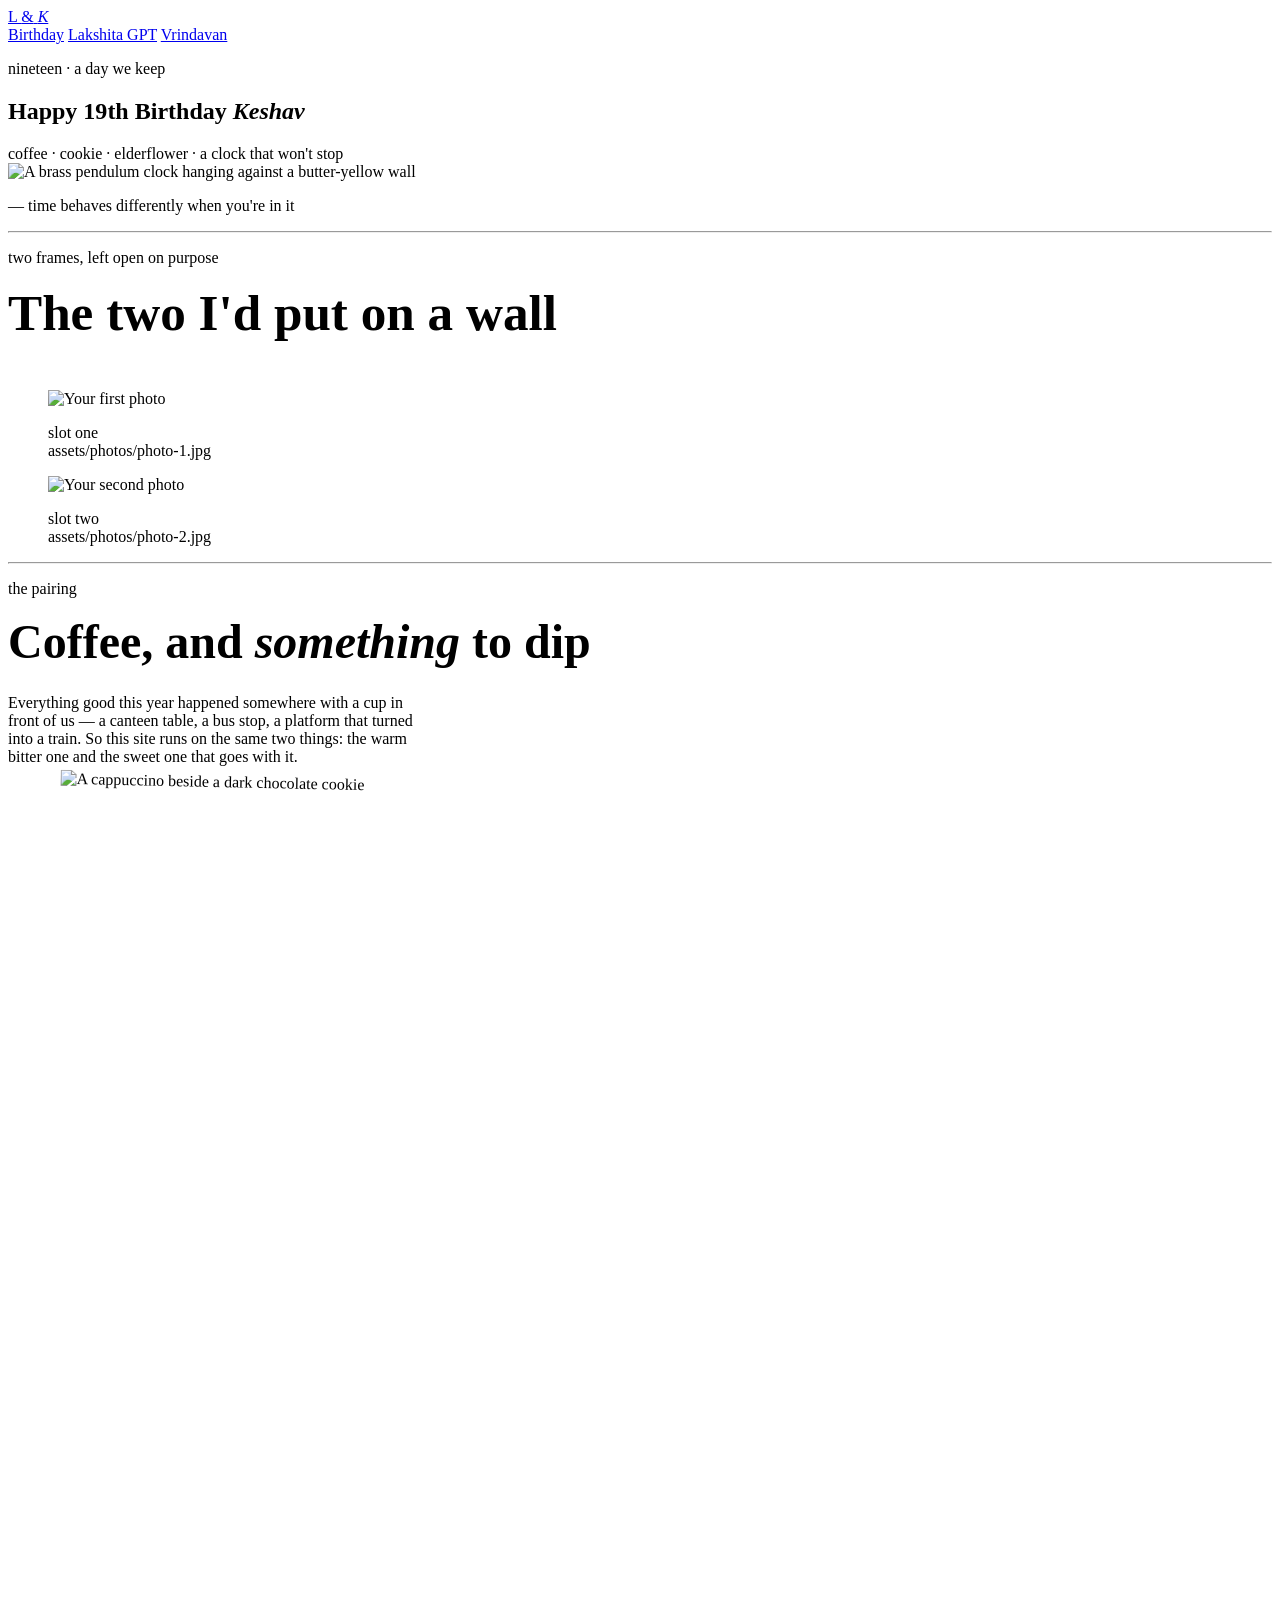
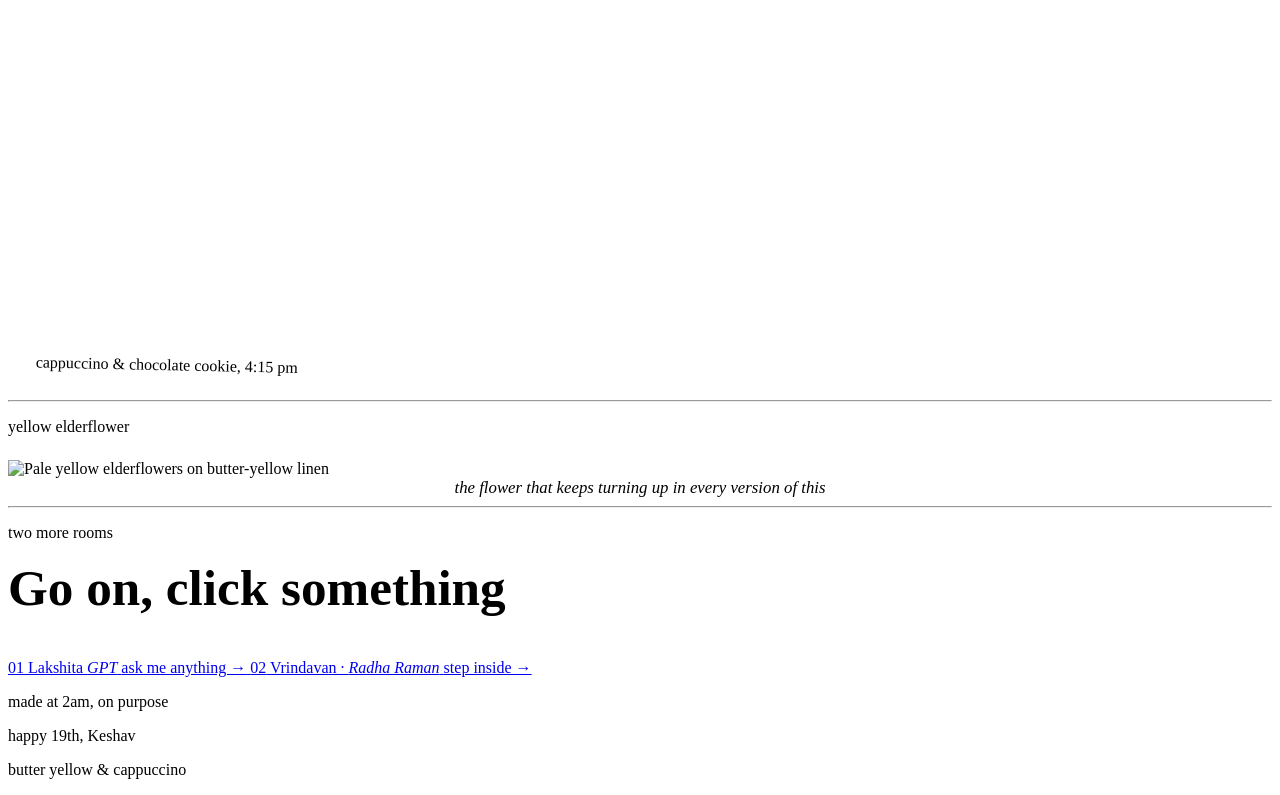
==== index.html @ f09af173 "Add files via upload" ====
<!doctype html>
<html lang="en">
<head>
<meta charset="utf-8">
<meta name="viewport" content="width=device-width, initial-scale=1">
<title>Happy 19th Birthday, Keshav</title>
<meta name="description" content="A small corner of the internet for Keshav's nineteenth — coffee, cookie, elderflower and a clock that swings.">
<link rel="preconnect" href="https://fonts.googleapis.com">
<link rel="preconnect" href="https://fonts.gstatic.com" crossorigin>
<link href="https://fonts.googleapis.com/css2?family=Fraunces:ital,opsz,wght@0,9..144,300..700;1,9..144,300..700&family=Instrument+Serif:ital@0;1&family=Manrope:wght@300;400;500;600;700&display=swap" rel="stylesheet">
<link rel="stylesheet" href="css/styles.css">
<link rel="icon" href="data:image/svg+xml,<svg xmlns='http://www.w3.org/2000/svg' viewBox='0 0 32 32'><circle cx='16' cy='16' r='15' fill='%23f3e2a3'/><circle cx='16' cy='16' r='6' fill='%233b2a20'/></svg>">
</head>
<body class="page-home">

<div class="disco-glow disco-glow--l"></div>
<div class="disco-glow disco-glow--r"></div>
<div class="disco disco--l"></div>
<div class="disco disco--r"></div>

<header class="masthead">
  <a class="wordmark" href="index.html">L <span>&</span> <em>K</em></a>
  <nav class="nav">
    <a href="index.html" aria-current="page">Birthday</a>
    <a href="gpt.html">Lakshita&nbsp;GPT</a>
    <a href="temple.html">Vrindavan</a>
  </nav>
</header>

<main class="wrap">

  <!-- ================= HERO ================= -->
  <section class="hero">
    <div class="two">
      <div>
        <p class="eyebrow eyebrow--rule reveal">nineteen · a day we keep</p>
        <h1 class="hero__title reveal" data-d="1">
          Happy 19<span class="ord">th</span> Birthday
          <em>Keshav</em>
        </h1>
        <p class="lede reveal" data-d="2" id="homeLede"></p>

        <div class="hero__meta reveal" data-d="3">
          <span class="note">coffee</span>
          <span class="note">·</span>
          <span class="note">cookie</span>
          <span class="note">·</span>
          <span class="note">elderflower</span>
          <span class="note">·</span>
          <span class="note">a clock that won't stop</span>
        </div>
      </div>

      <div class="clock reveal" data-d="2">
        <div class="clock__chain"></div>
        <div class="clock__body">
          <img src="assets/photos/clock.jpg" alt="A brass pendulum clock hanging against a butter-yellow wall">
        </div>
        <p class="clock__caption">
          <span class="clock__count" id="dayCount">—</span>
          <span id="clockCaption">time behaves differently when you're in it</span>
        </p>
      </div>
    </div>
  </section>

  <hr class="rule">

  <!-- ================= TWO PHOTO SLOTS ================= -->
  <section>
    <p class="eyebrow eyebrow--rule reveal">two frames, left open on purpose</p>
    <h2 class="reveal" data-d="1" style="font-size:clamp(1.9rem,4.5vw,3.2rem); margin:0 0 3rem;">
      The two I'd put on a wall
    </h2>

    <div class="frames">
      <figure class="frame reveal" data-d="1" data-slot="1">
        <div class="frame__slot">
          <img src="assets/photos/photo-1.jpg" alt="Your first photo" loading="lazy">
          <p class="frame__hint">slot one<br>assets/photos/photo-1.jpg</p>
        </div>
        <figcaption class="frame__cap" data-cap="1"></figcaption>
      </figure>

      <figure class="frame reveal" data-d="2" data-slot="2">
        <div class="frame__slot">
          <img src="assets/photos/photo-2.jpg" alt="Your second photo" loading="lazy">
          <p class="frame__hint">slot two<br>assets/photos/photo-2.jpg</p>
        </div>
        <figcaption class="frame__cap" data-cap="2"></figcaption>
      </figure>
    </div>
  </section>

  <hr class="rule">

  <!-- ================= COFFEE + COOKIE ================= -->
  <section>
    <div class="two">
      <div class="reveal">
        <p class="eyebrow eyebrow--rule">the pairing</p>
        <h2 style="font-size:clamp(1.9rem,4.5vw,3rem); margin:0 0 1.6rem;">
          Coffee, and <em class="serif-it">something</em> to dip
        </h2>
        <p style="max-width:26rem" id="coffeeNote"></p>
        <p style="max-width:26rem">
          Everything good this year happened somewhere with a cup in front of us — a canteen table,
          a bus stop, a platform that turned into a train. So this site runs on the same two things:
          the warm bitter one and the sweet one that goes with it.
        </p>
      </div>
      <figure class="frame reveal" data-d="1" style="transform:rotate(1.2deg)">
        <div class="frame__slot" style="aspect-ratio:1/1">
          <img src="assets/photos/coffee-cookie.jpg" alt="A cappuccino beside a dark chocolate cookie" loading="lazy">
        </div>
        <figcaption class="frame__cap">cappuccino &amp; chocolate cookie, 4:15 pm</figcaption>
      </figure>
    </div>
  </section>

  <hr class="rule">

  <!-- ================= ELDERFLOWER STRIP ================= -->
  <section style="padding-left:0;padding-right:0">
    <div style="padding:0 var(--gutter)">
      <p class="eyebrow eyebrow--rule reveal">yellow elderflower</p>
    </div>
    <div class="reveal" data-d="1" style="overflow:hidden; margin-top:1.5rem">
      <img src="assets/photos/elderflowers.jpg" alt="Pale yellow elderflowers on butter-yellow linen"
           style="width:100%; max-height:52vh; object-fit:cover; filter:saturate(.9)">
    </div>
    <p class="small reveal" data-d="2"
       style="padding:1.4rem var(--gutter) 0; max-width:34rem; margin:0 auto; text-align:center; font-family:var(--italic); font-style:italic; font-size:1.05rem; color:var(--mocha); letter-spacing:0; text-transform:none;">
      the flower that keeps turning up in every version of this
    </p>
  </section>

  <hr class="rule">

  <!-- ================= THE OTHER TWO ROOMS ================= -->
  <section>
    <p class="eyebrow eyebrow--rule reveal">two more rooms</p>
    <h2 class="reveal" data-d="1" style="font-size:clamp(1.9rem,4.5vw,3.2rem); margin:0 0 2.6rem;">
      Go on, click something
    </h2>

    <div class="chapters-index reveal" data-d="2">
      <a class="chapter-link" href="gpt.html">
        <span class="chapter-link__no">01</span>
        <span class="chapter-link__title">Lakshita <em>GPT</em></span>
        <span class="chapter-link__sub">ask me anything →</span>
      </a>
      <a class="chapter-link" href="temple.html">
        <span class="chapter-link__no">02</span>
        <span class="chapter-link__title">Vrindavan · <em>Radha Raman</em></span>
        <span class="chapter-link__sub">step inside →</span>
      </a>
    </div>
  </section>

</main>

<footer class="foot">
  <p>made at 2am, on purpose</p>
  <p class="serif-it">happy 19th, Keshav</p>
  <p>butter yellow &amp; cappuccino</p>
</footer>

<script src="js/config.js"></script>
<script src="js/main.js"></script>
</body>
</html>
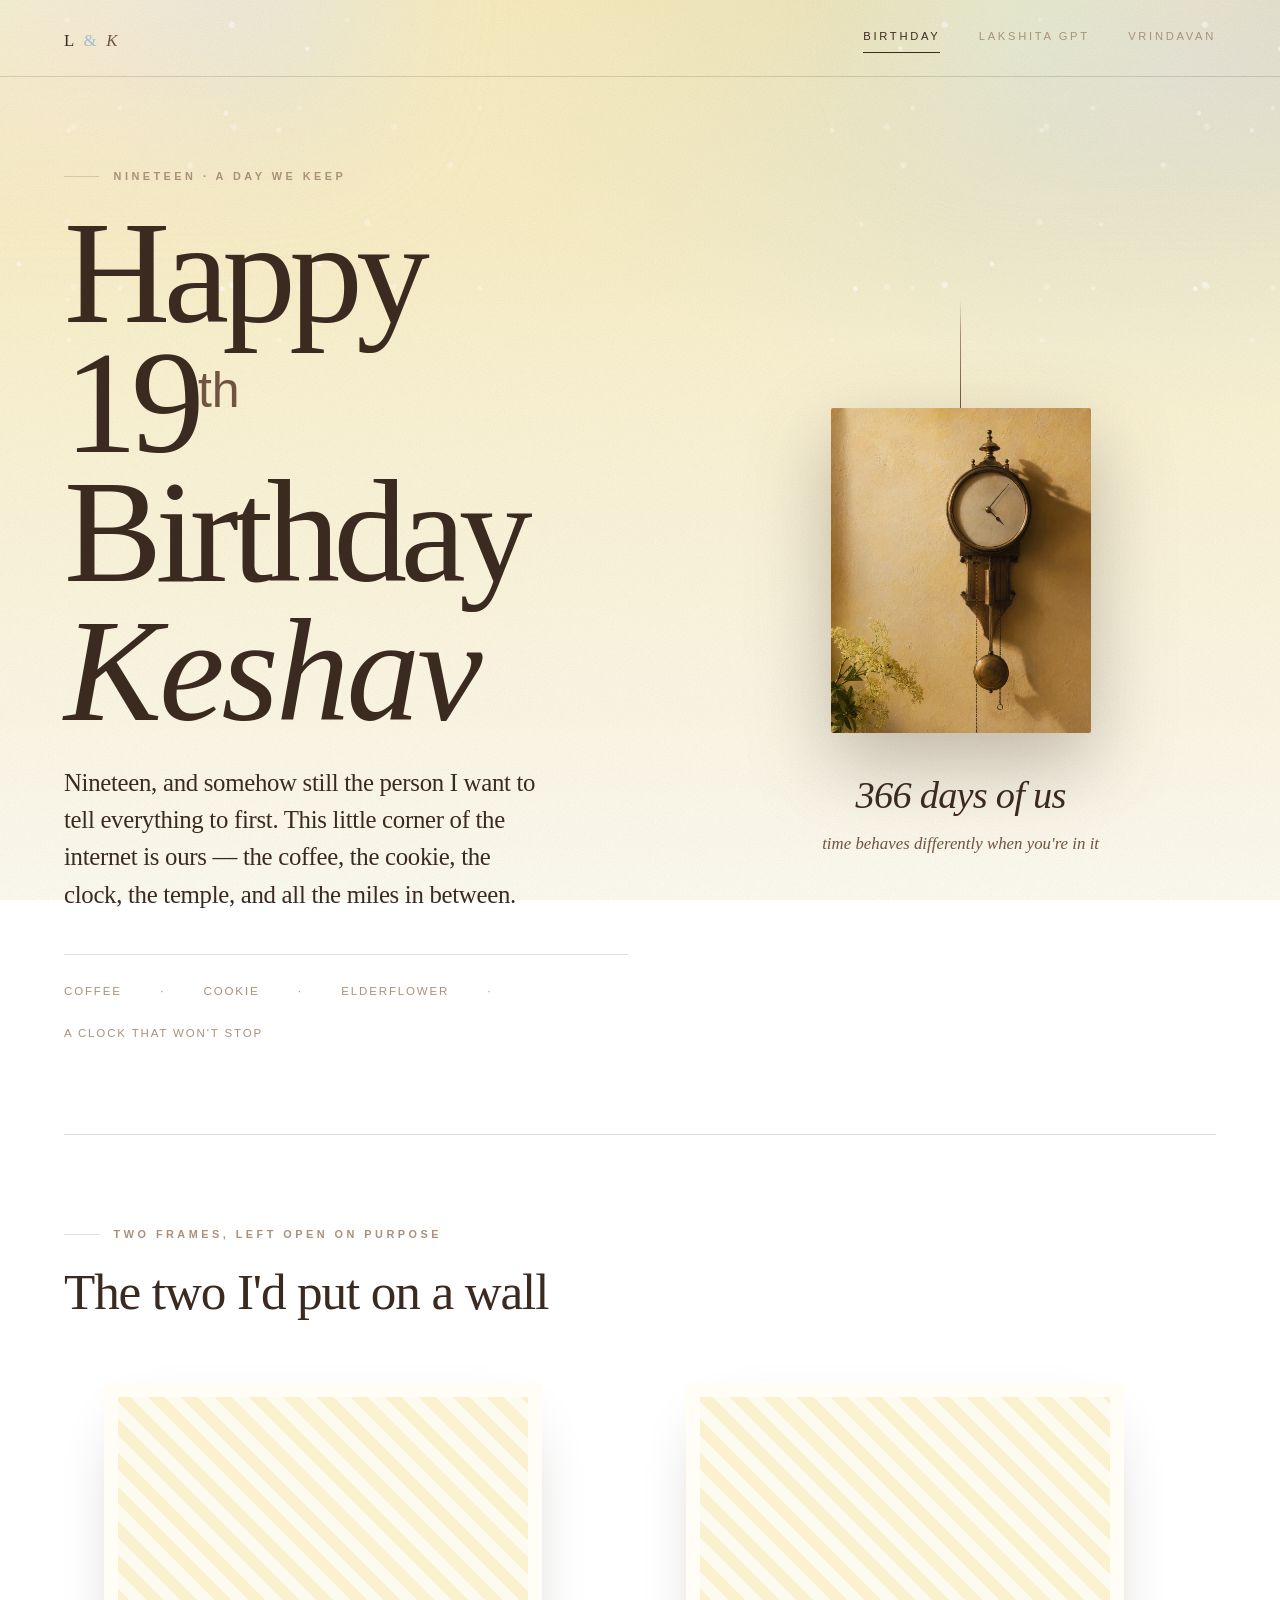
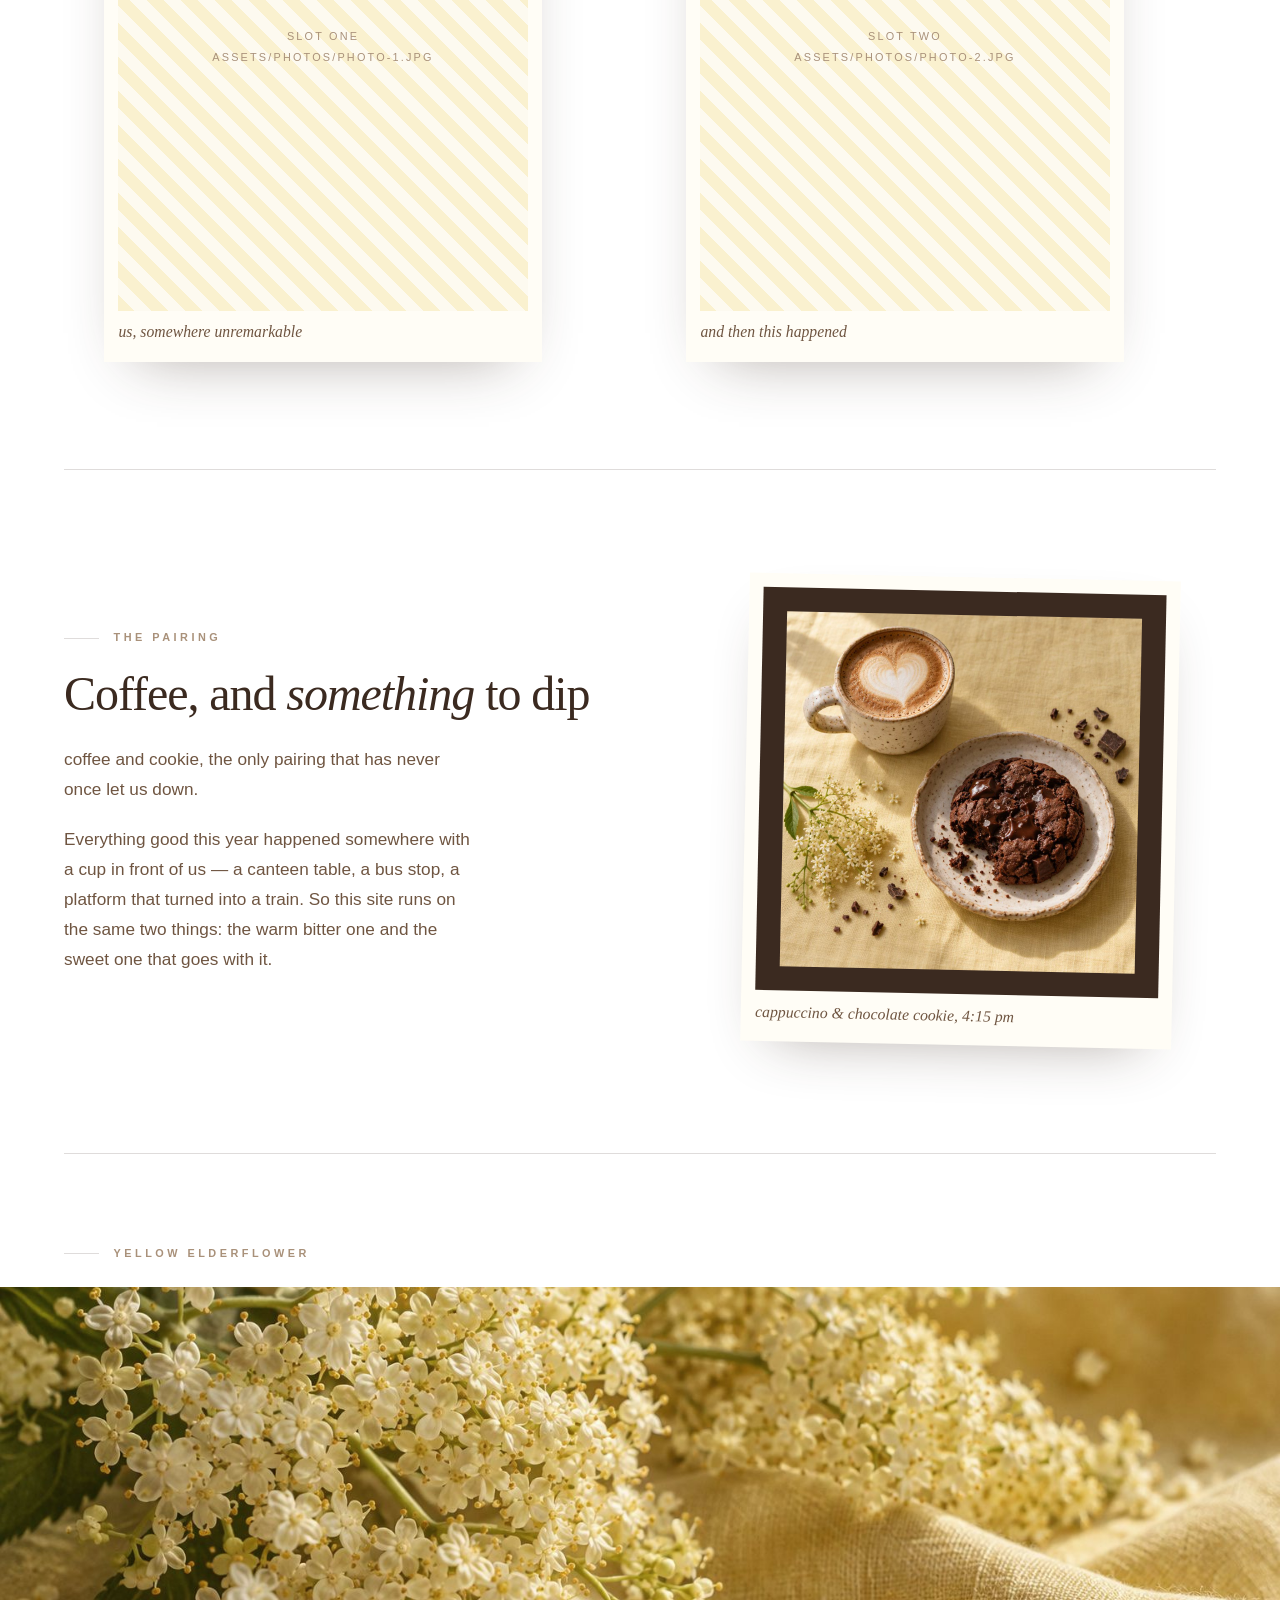
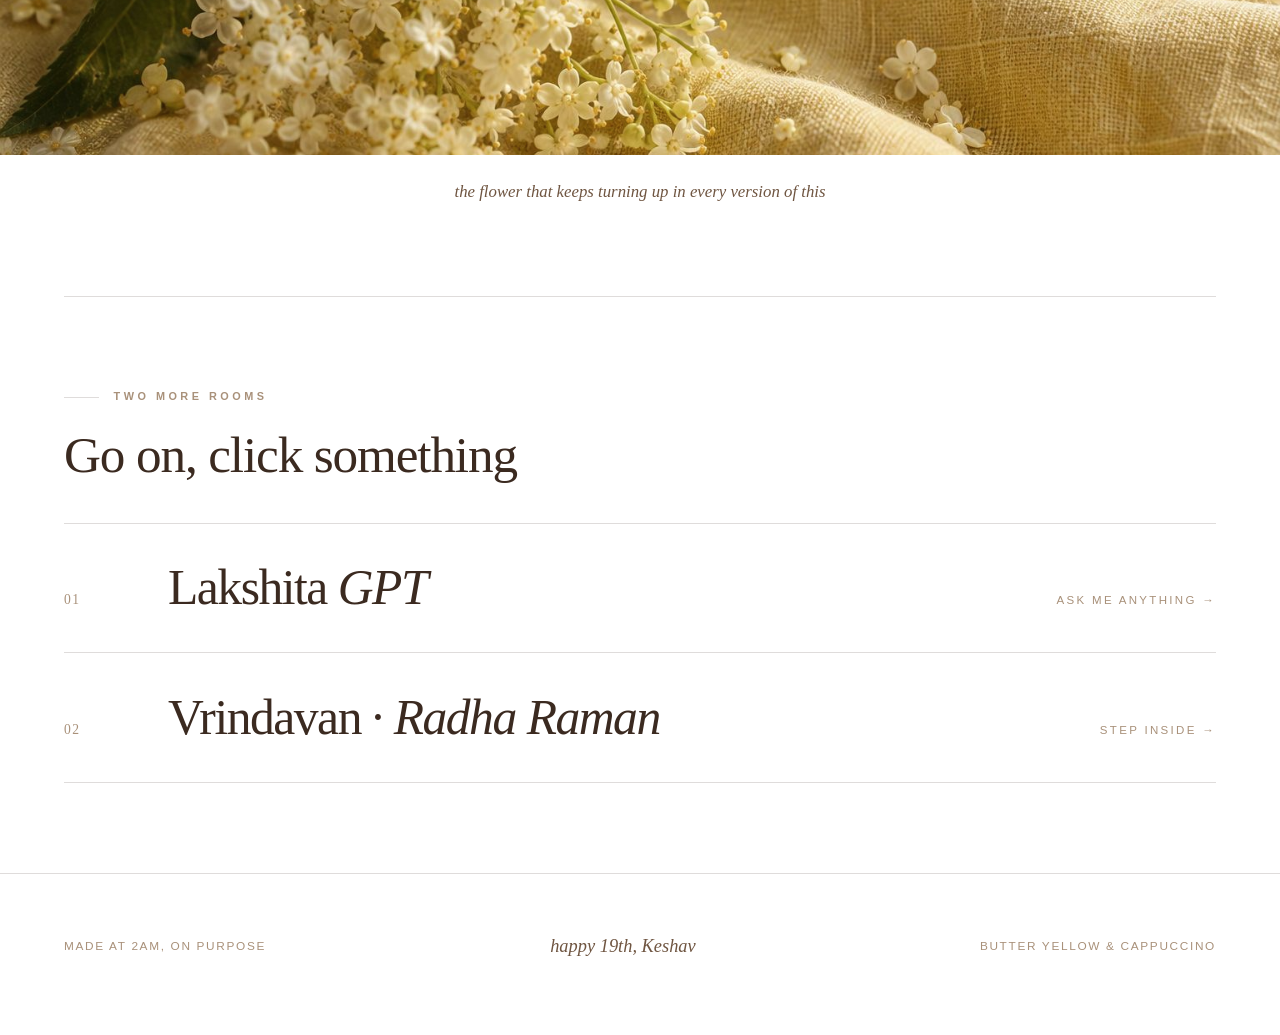
==== commit 1c831e14: "Update index.html" ====
--- a/index.html
+++ b/index.html
@@ -8,7 +8,7 @@
 <link rel="preconnect" href="https://fonts.googleapis.com">
 <link rel="preconnect" href="https://fonts.gstatic.com" crossorigin>
 <link href="https://fonts.googleapis.com/css2?family=Fraunces:ital,opsz,wght@0,9..144,300..700;1,9..144,300..700&family=Instrument+Serif:ital@0;1&family=Manrope:wght@300;400;500;600;700&display=swap" rel="stylesheet">
-<link rel="stylesheet" href="css/styles.css">
+<link rel="stylesheet" href="styles.css">
 <link rel="icon" href="data:image/svg+xml,<svg xmlns='http://www.w3.org/2000/svg' viewBox='0 0 32 32'><circle cx='16' cy='16' r='15' fill='%23f3e2a3'/><circle cx='16' cy='16' r='6' fill='%233b2a20'/></svg>">
 </head>
 <body class="page-home">
@@ -54,7 +54,7 @@
       <div class="clock reveal" data-d="2">
         <div class="clock__chain"></div>
         <div class="clock__body">
-          <img src="assets/photos/clock.jpg" alt="A brass pendulum clock hanging against a butter-yellow wall">
+          <img src="clock.jpg" alt="A brass pendulum clock hanging against a butter-yellow wall">
         </div>
         <p class="clock__caption">
           <span class="clock__count" id="dayCount">—</span>
@@ -111,7 +111,7 @@
       </div>
       <figure class="frame reveal" data-d="1" style="transform:rotate(1.2deg)">
         <div class="frame__slot" style="aspect-ratio:1/1">
-          <img src="assets/photos/coffee-cookie.jpg" alt="A cappuccino beside a dark chocolate cookie" loading="lazy">
+          <img src="coffee-cookie.jpg" alt="A cappuccino beside a dark chocolate cookie" loading="lazy">
         </div>
         <figcaption class="frame__cap">cappuccino &amp; chocolate cookie, 4:15 pm</figcaption>
       </figure>
@@ -126,7 +126,7 @@
       <p class="eyebrow eyebrow--rule reveal">yellow elderflower</p>
     </div>
     <div class="reveal" data-d="1" style="overflow:hidden; margin-top:1.5rem">
-      <img src="assets/photos/elderflowers.jpg" alt="Pale yellow elderflowers on butter-yellow linen"
+      <img src="elderflowers.jpg" alt="Pale yellow elderflowers on butter-yellow linen"
            style="width:100%; max-height:52vh; object-fit:cover; filter:saturate(.9)">
     </div>
     <p class="small reveal" data-d="2"
@@ -166,7 +166,7 @@
   <p>butter yellow &amp; cappuccino</p>
 </footer>
 
-<script src="js/config.js"></script>
-<script src="js/main.js"></script>
+<script src="config.js"></script>
+<script src="main.js"></script>
 </body>
 </html>
--- a/styles.css
+++ b/styles.css
@@ -0,0 +1,405 @@
+/* ==================================================================
+   KESHAV · 19   —   shared design system
+   butter yellow · cappuccino · chocolate · pale sky
+   editorial / Pinterest: serif display, thin rules, wide air
+   ================================================================== */
+
+:root{
+  --butter:      #f3e2a3;
+  --butter-deep: #e9d187;
+  --butter-pale: #faf1cf;
+  --cream:       #fdfaf0;
+  --paper:       #fffdf6;
+
+  --cocoa:       #3b2a20;   /* headline chocolate */
+  --mocha:       #6f5541;   /* body cappuccino    */
+  --latte:       #a9917a;   /* muted              */
+  --line:        rgba(59,42,32,.16);
+
+  --sky:         #cfe1ec;
+  --sky-deep:    #9fbdd0;
+  --elder:       #fff8e1;
+
+  --shadow-soft: 0 24px 60px -32px rgba(59,42,32,.45);
+  --shadow-hard: 0 40px 90px -40px rgba(59,42,32,.55);
+
+  --serif:  "Fraunces", "Playfair Display", Georgia, serif;
+  --italic: "Instrument Serif", Georgia, serif;
+  --sans:   "Manrope", "Helvetica Neue", Arial, sans-serif;
+
+  --gutter: clamp(1.25rem, 5vw, 6rem);
+  --measure: 34rem;
+}
+
+*,*::before,*::after{ box-sizing:border-box; }
+
+html{ -webkit-text-size-adjust:100%; scroll-behavior:smooth; }
+
+body{
+  margin:0;
+  min-height:100vh;
+  background:
+    radial-gradient(120% 80% at 12% 0%, var(--butter-pale) 0%, transparent 60%),
+    radial-gradient(100% 70% at 92% 8%, rgba(207,225,236,.55) 0%, transparent 55%),
+    linear-gradient(180deg, var(--butter) 0%, var(--butter-pale) 38%, var(--cream) 100%);
+  background-attachment: fixed;
+  color: var(--mocha);
+  font-family: var(--sans);
+  font-size: clamp(1rem, .35vw + .92rem, 1.075rem);
+  line-height: 1.75;
+  font-weight: 400;
+  letter-spacing: .002em;
+  -webkit-font-smoothing: antialiased;
+  overflow-x: hidden;
+}
+
+/* film grain, very light */
+body::after{
+  content:"";
+  position:fixed; inset:0; z-index:9; pointer-events:none;
+  opacity:.32; mix-blend-mode:multiply;
+  background-image:url("data:image/svg+xml;utf8,<svg xmlns='http://www.w3.org/2000/svg' width='140' height='140'><filter id='n'><feTurbulence type='fractalNoise' baseFrequency='.85' numOctaves='3'/><feColorMatrix type='saturate' values='0'/></filter><rect width='140' height='140' filter='url(%23n)' opacity='.42'/></svg>");
+}
+
+img{ max-width:100%; display:block; }
+a{ color:inherit; }
+
+h1,h2,h3,h4{
+  font-family: var(--serif);
+  font-weight: 400;
+  color: var(--cocoa);
+  letter-spacing: -.022em;
+  line-height: 1.02;
+  margin:0;
+  font-variation-settings:"SOFT" 0,"WONK" 1,"opsz" 120;
+}
+
+p{ margin:0 0 1.15em; }
+
+/* ---------- typographic helpers ---------- */
+.eyebrow{
+  font-family: var(--sans);
+  font-size:.68rem; font-weight:600;
+  letter-spacing:.32em; text-transform:uppercase;
+  color: var(--latte);
+  margin:0 0 1.4rem;
+}
+.eyebrow--rule::before{
+  content:""; display:inline-block; width:2.2rem; height:1px;
+  background:var(--line); vertical-align:middle; margin-right:.9rem;
+}
+.serif-it{ font-family:var(--italic); font-style:italic; font-weight:400; }
+.lede{
+  font-family:var(--serif);
+  font-size: clamp(1.15rem, 1.4vw + .7rem, 1.55rem);
+  line-height:1.5; color:var(--cocoa);
+  font-weight:300; letter-spacing:-.012em;
+  max-width: 30rem;
+}
+.small{ font-size:.8rem; letter-spacing:.04em; color:var(--latte); }
+.note{
+  font-size:.72rem; letter-spacing:.16em; text-transform:uppercase;
+  color:var(--latte);
+}
+
+/* ---------- disco light, top corners ---------- */
+.disco{
+  position:fixed; top:-14vh; z-index:1; pointer-events:none;
+  width:52vw; height:52vh; opacity:.75;
+  filter: blur(.5px);
+  mix-blend-mode:screen;
+}
+.disco--l{ left:-14vw; }
+.disco--r{ right:-14vw; }
+.disco::before,
+.disco::after{
+  content:""; position:absolute; inset:0;
+  background-image:
+    radial-gradient(circle at 18% 22%, rgba(255,255,255,.95) 0 1.5px, transparent 3px),
+    radial-gradient(circle at 42% 12%, rgba(255,244,214,.9)  0 2px,   transparent 4px),
+    radial-gradient(circle at 66% 30%, rgba(214,240,255,.85) 0 1.5px, transparent 3px),
+    radial-gradient(circle at 82% 16%, rgba(255,225,225,.8)  0 2px,   transparent 4px),
+    radial-gradient(circle at 28% 46%, rgba(226,255,236,.75) 0 1.5px, transparent 3px),
+    radial-gradient(circle at 58% 58%, rgba(255,255,255,.7)  0 2px,   transparent 4px),
+    radial-gradient(circle at 88% 52%, rgba(255,238,200,.7)  0 1.5px, transparent 3px);
+  background-size: 340px 340px, 420px 420px, 300px 300px, 500px 500px, 380px 380px, 260px 260px, 460px 460px;
+  animation: drift 26s linear infinite;
+}
+.disco::after{
+  opacity:.55;
+  background-size: 210px 210px, 260px 260px, 180px 180px, 300px 300px, 240px 240px, 160px 160px, 280px 280px;
+  animation-duration: 17s; animation-direction: reverse;
+}
+.disco--r::before, .disco--r::after{ animation-duration:22s; }
+@keyframes drift{
+  0%  { transform:translate3d(0,0,0) rotate(0deg); }
+  100%{ transform:translate3d(60px,40px,0) rotate(6deg); }
+}
+/* the prismatic wash behind the dots */
+.disco-glow{
+  position:fixed; top:-30vh; width:44vw; height:44vh; z-index:0;
+  pointer-events:none; filter:blur(70px); opacity:.5;
+  background:conic-gradient(from 0deg,
+    rgba(255,247,214,.9), rgba(207,225,236,.85), rgba(255,224,224,.7),
+    rgba(226,255,238,.75), rgba(255,247,214,.9));
+  animation: spin 40s linear infinite;
+}
+.disco-glow--l{ left:-16vw; }
+.disco-glow--r{ right:-16vw; animation-direction:reverse; }
+@keyframes spin{ to{ transform:rotate(360deg); } }
+
+@media (prefers-reduced-motion: reduce){
+  .disco::before,.disco::after,.disco-glow,.clock__body{ animation:none !important; }
+}
+
+/* ---------- masthead ---------- */
+.masthead{
+  position:relative; z-index:20;
+  display:flex; align-items:center; justify-content:space-between;
+  gap:2rem; flex-wrap:wrap;
+  padding: 1.6rem var(--gutter) 1.3rem;
+  border-bottom:1px solid var(--line);
+}
+.wordmark{
+  font-family:var(--serif); font-size:1.05rem; letter-spacing:-.01em;
+  color:var(--cocoa); text-decoration:none; white-space:nowrap;
+}
+.wordmark em{ font-family:var(--italic); font-style:italic; color:var(--mocha); }
+.wordmark span{ color:var(--sky-deep); margin:0 .35em; }
+
+.nav{ display:flex; gap:clamp(1rem,3vw,2.4rem); align-items:baseline; }
+.nav a{
+  font-size:.7rem; letter-spacing:.24em; text-transform:uppercase;
+  text-decoration:none; color:var(--latte);
+  padding-bottom:.35rem;
+  border-bottom:1px solid transparent;
+  transition: color .3s, border-color .3s;
+}
+.nav a:hover{ color:var(--cocoa); }
+.nav a[aria-current="page"]{ color:var(--cocoa); border-bottom-color:var(--cocoa); }
+
+/* ---------- layout ---------- */
+.wrap{ position:relative; z-index:10; }
+section{ padding: clamp(4rem,10vh,9rem) var(--gutter); }
+.rule{ height:1px; background:var(--line); border:0; margin:0 var(--gutter); }
+.two{ display:grid; gap:clamp(2rem,6vw,5rem); grid-template-columns:1fr; }
+@media (min-width: 900px){ .two{ grid-template-columns: 1.05fr .95fr; align-items:center; } }
+
+/* ---------- hero ---------- */
+.hero{ position:relative; }
+.hero__title{
+  font-size: clamp(3rem, 11.5vw, 10.5rem);
+  line-height:.88;
+  letter-spacing:-.045em;
+  margin:0 0 1.8rem;
+}
+.hero__title .ord{
+  font-size:.34em; vertical-align:.9em; letter-spacing:0;
+  font-family:var(--sans); font-weight:500; color:var(--mocha);
+}
+.hero__title em{
+  display:block; font-family:var(--italic); font-style:italic;
+  color:var(--cocoa); letter-spacing:-.02em;
+  margin-top:.06em;
+}
+.hero__meta{
+  display:flex; flex-wrap:wrap; gap:1.4rem 2.4rem; align-items:center;
+  margin-top:2.6rem; padding-top:1.6rem; border-top:1px solid var(--line);
+}
+
+/* ---------- hanging clock ---------- */
+.clock{
+  position:relative; display:flex; flex-direction:column; align-items:center;
+  margin-top:-2rem;
+}
+.clock__chain{
+  width:1px; height:clamp(3rem,12vh,7rem);
+  background:linear-gradient(180deg, transparent, var(--latte) 30%, var(--mocha));
+  transform-origin:top center;
+  animation: swing 6.5s ease-in-out infinite;
+}
+.clock__body{
+  transform-origin: top center;
+  animation: swing 6.5s ease-in-out infinite;
+  width:clamp(150px, 22vw, 260px);
+  filter: drop-shadow(0 30px 40px rgba(59,42,32,.3));
+}
+.clock__body img{ width:100%; border-radius:2px; }
+@keyframes swing{
+  0%,100%{ transform:rotate(-2.6deg); }
+  50%    { transform:rotate(2.6deg); }
+}
+.clock__caption{
+  margin-top:1.8rem; text-align:center;
+  font-family:var(--italic); font-style:italic; font-size:1.05rem; color:var(--mocha);
+}
+.clock__count{
+  font-family:var(--serif); font-size:clamp(1.6rem,3vw,2.4rem); color:var(--cocoa);
+  display:block; letter-spacing:-.02em;
+}
+
+/* ---------- photo frames ---------- */
+.frames{
+  display:grid; gap:clamp(2rem,5vw,4rem);
+  grid-template-columns:repeat(auto-fit,minmax(min(100%,260px),1fr));
+  max-width:1100px;
+}
+.frame{
+  position:relative; background:var(--paper);
+  padding:.85rem .85rem 3.2rem;
+  box-shadow:var(--shadow-soft);
+  transition: transform .6s cubic-bezier(.2,.8,.2,1), box-shadow .6s;
+}
+.frame:nth-child(odd){ transform:rotate(-1.4deg); }
+.frame:nth-child(even){ transform:rotate(1.1deg) translateY(1.4rem); }
+.frame:hover{ transform:rotate(0) translateY(-6px); box-shadow:var(--shadow-hard); }
+.frame__slot{
+  aspect-ratio:4/5; overflow:hidden; background:
+    repeating-linear-gradient(45deg, var(--butter-pale) 0 12px, var(--cream) 12px 24px);
+  display:grid; place-items:center; text-align:center; padding:1.5rem;
+}
+.frame__slot img{ width:100%; height:100%; object-fit:cover; }
+.frame__hint{
+  font-size:.68rem; letter-spacing:.2em; text-transform:uppercase; color:var(--latte);
+  max-width:14rem; line-height:2;
+}
+.frame__cap{
+  position:absolute; left:.9rem; right:.9rem; bottom:1rem;
+  font-family:var(--italic); font-style:italic; font-size:.98rem; color:var(--mocha);
+}
+.frame.is-live .frame__slot{ background:var(--cocoa); }
+.frame.is-live .frame__hint{ display:none; }
+
+/* ---------- link cards (editorial, not boxes) ---------- */
+.chapters-index{ border-top:1px solid var(--line); }
+.chapter-link{
+  display:grid; grid-template-columns:1fr; gap:.4rem 2rem;
+  padding:2.4rem 0; border-bottom:1px solid var(--line);
+  text-decoration:none; position:relative;
+  transition: padding-left .5s cubic-bezier(.2,.8,.2,1);
+}
+@media (min-width:760px){
+  .chapter-link{ grid-template-columns: 4.5rem 1fr auto; align-items:baseline; }
+}
+.chapter-link:hover{ padding-left:1rem; }
+.chapter-link__no{
+  font-family:var(--serif); font-size:.85rem; color:var(--latte); letter-spacing:.1em;
+}
+.chapter-link__title{
+  font-family:var(--serif); font-size:clamp(1.7rem,4.4vw,3.1rem);
+  color:var(--cocoa); letter-spacing:-.03em; line-height:1.05;
+}
+.chapter-link__title em{ font-family:var(--italic); font-style:italic; }
+.chapter-link__sub{
+  font-size:.72rem; letter-spacing:.2em; text-transform:uppercase; color:var(--latte);
+  white-space:nowrap;
+}
+.chapter-link::after{
+  content:"→"; position:absolute; right:0; bottom:2.4rem;
+  font-size:1.2rem; color:var(--mocha); opacity:0; transform:translateX(-8px);
+  transition:.45s cubic-bezier(.2,.8,.2,1);
+}
+@media (min-width:760px){ .chapter-link::after{ display:none; } }
+.chapter-link:hover::after{ opacity:1; transform:none; }
+
+/* ---------- buttons: text, not pills ---------- */
+.btn{
+  display:inline-flex; align-items:center; gap:.7rem;
+  background:none; border:0; padding:.5rem 0; cursor:pointer;
+  font-family:var(--sans); font-size:.72rem; font-weight:600;
+  letter-spacing:.26em; text-transform:uppercase; color:var(--cocoa);
+  border-bottom:1px solid var(--cocoa);
+  transition: gap .4s, color .3s, border-color .3s;
+}
+.btn:hover{ gap:1.2rem; color:var(--mocha); border-color:var(--mocha); }
+.btn--ghost{ border-bottom-color:var(--line); color:var(--mocha); }
+
+/* ---------- reveal ---------- */
+.reveal{ opacity:0; transform:translateY(26px); transition:opacity 1.1s cubic-bezier(.2,.8,.2,1), transform 1.1s cubic-bezier(.2,.8,.2,1); }
+.reveal.in{ opacity:1; transform:none; }
+.reveal[data-d="1"]{ transition-delay:.12s } .reveal[data-d="2"]{ transition-delay:.24s }
+.reveal[data-d="3"]{ transition-delay:.36s } .reveal[data-d="4"]{ transition-delay:.48s }
+
+/* ---------- scattered fun gallery ---------- */
+.scatter{
+  display:flex; flex-wrap:wrap; gap:clamp(1.5rem,4vw,3.5rem);
+  justify-content:center; align-items:flex-start;
+}
+.scatter figure{
+  margin:0; width:clamp(200px,26vw,320px); background:var(--paper);
+  padding:.7rem .7rem 1.1rem; box-shadow:var(--shadow-soft);
+  transition:transform .7s cubic-bezier(.2,.8,.2,1), z-index 0s;
+}
+.scatter figure:nth-child(1){ transform:rotate(-3deg) }
+.scatter figure:nth-child(2){ transform:rotate(2.2deg) translateY(2.4rem) }
+.scatter figure:nth-child(3){ transform:rotate(-1.4deg) translateY(-1rem) }
+.scatter figure:nth-child(4){ transform:rotate(3.4deg) translateY(1.6rem) }
+.scatter figure:hover{ transform:rotate(0) scale(1.035); position:relative; z-index:5; }
+.scatter img{ aspect-ratio:4/5; object-fit:cover; width:100%; }
+.scatter figcaption{ margin-top:.7rem; }
+.scatter .t{ font-family:var(--serif); font-size:1rem; color:var(--cocoa); display:block; }
+.scatter .n{ font-size:.76rem; color:var(--latte); line-height:1.5; display:block; margin-top:.2rem; }
+
+/* ---------- footer ---------- */
+.foot{
+  padding:3.5rem var(--gutter) 4.5rem; border-top:1px solid var(--line);
+  display:flex; flex-wrap:wrap; gap:1.5rem 3rem; justify-content:space-between; align-items:center;
+  position:relative; z-index:10;
+}
+.foot p{ margin:0; font-size:.74rem; letter-spacing:.14em; text-transform:uppercase; color:var(--latte); }
+.foot .serif-it{ font-size:1.15rem; text-transform:none; letter-spacing:0; color:var(--mocha); }
+
+/* ---------- full-bleed scene overlay ---------- */
+.scene{
+  position:fixed; inset:0; z-index:200; display:grid; place-items:center;
+  background:rgba(28,19,14,.94);
+  opacity:0; visibility:hidden; transition:opacity .7s, visibility .7s;
+}
+.scene.is-open{ opacity:1; visibility:visible; }
+.scene__bg{
+  position:absolute; inset:0; background-size:cover; background-position:center;
+  transform:scale(1.06); transition:transform 2.4s cubic-bezier(.2,.8,.2,1);
+  filter:saturate(.92) contrast(1.02);
+}
+.scene.is-open .scene__bg{ transform:scale(1); }
+.scene__scrim{
+  position:absolute; inset:0;
+  background:linear-gradient(105deg, rgba(20,13,9,.86) 0%, rgba(20,13,9,.55) 45%, rgba(20,13,9,.15) 100%);
+}
+.scene__inner{
+  position:relative; z-index:2; width:min(100%, 46rem);
+  padding:clamp(2rem,6vw,4rem); max-height:100vh; overflow:auto;
+  color:#f4ead9;
+}
+.scene__date{
+  font-size:.7rem; letter-spacing:.34em; text-transform:uppercase; color:var(--butter);
+  margin:0 0 1rem;
+}
+.scene__title{
+  font-family:var(--serif); font-size:clamp(2.4rem,7vw,5rem); color:#fff8e6;
+  letter-spacing:-.035em; line-height:.95; margin:0 0 .4rem;
+}
+.scene__place{
+  font-family:var(--italic); font-style:italic; font-size:1.2rem; color:rgba(255,248,230,.7);
+  margin:0 0 2.4rem;
+}
+.scene__text p{
+  font-size:clamp(1rem,1.1vw + .75rem,1.18rem); line-height:1.85;
+  color:rgba(250,242,228,.9); margin:0 0 1.4em;
+  border-left:1px solid rgba(243,226,163,.35); padding-left:1.4rem;
+}
+.scene__close{
+  position:absolute; top:clamp(1rem,4vw,2.5rem); right:clamp(1rem,4vw,2.5rem); z-index:3;
+  width:3rem; height:3rem; border-radius:50%; cursor:pointer;
+  border:1px solid rgba(255,248,230,.35); background:transparent; color:#fff8e6;
+  font-size:1.1rem; line-height:1; transition:.35s;
+}
+.scene__close:hover{ background:#fff8e6; color:var(--cocoa); transform:rotate(90deg); }
+.scene__film{
+  position:absolute; left:clamp(1rem,4vw,2.5rem); bottom:clamp(1rem,4vw,2.5rem); z-index:3;
+  font-size:.62rem; letter-spacing:.3em; text-transform:uppercase; color:rgba(255,248,230,.5);
+}
+
+/* scrollbars in scenes */
+.scene__inner::-webkit-scrollbar{ width:6px }
+.scene__inner::-webkit-scrollbar-thumb{ background:rgba(243,226,163,.4); border-radius:0 }
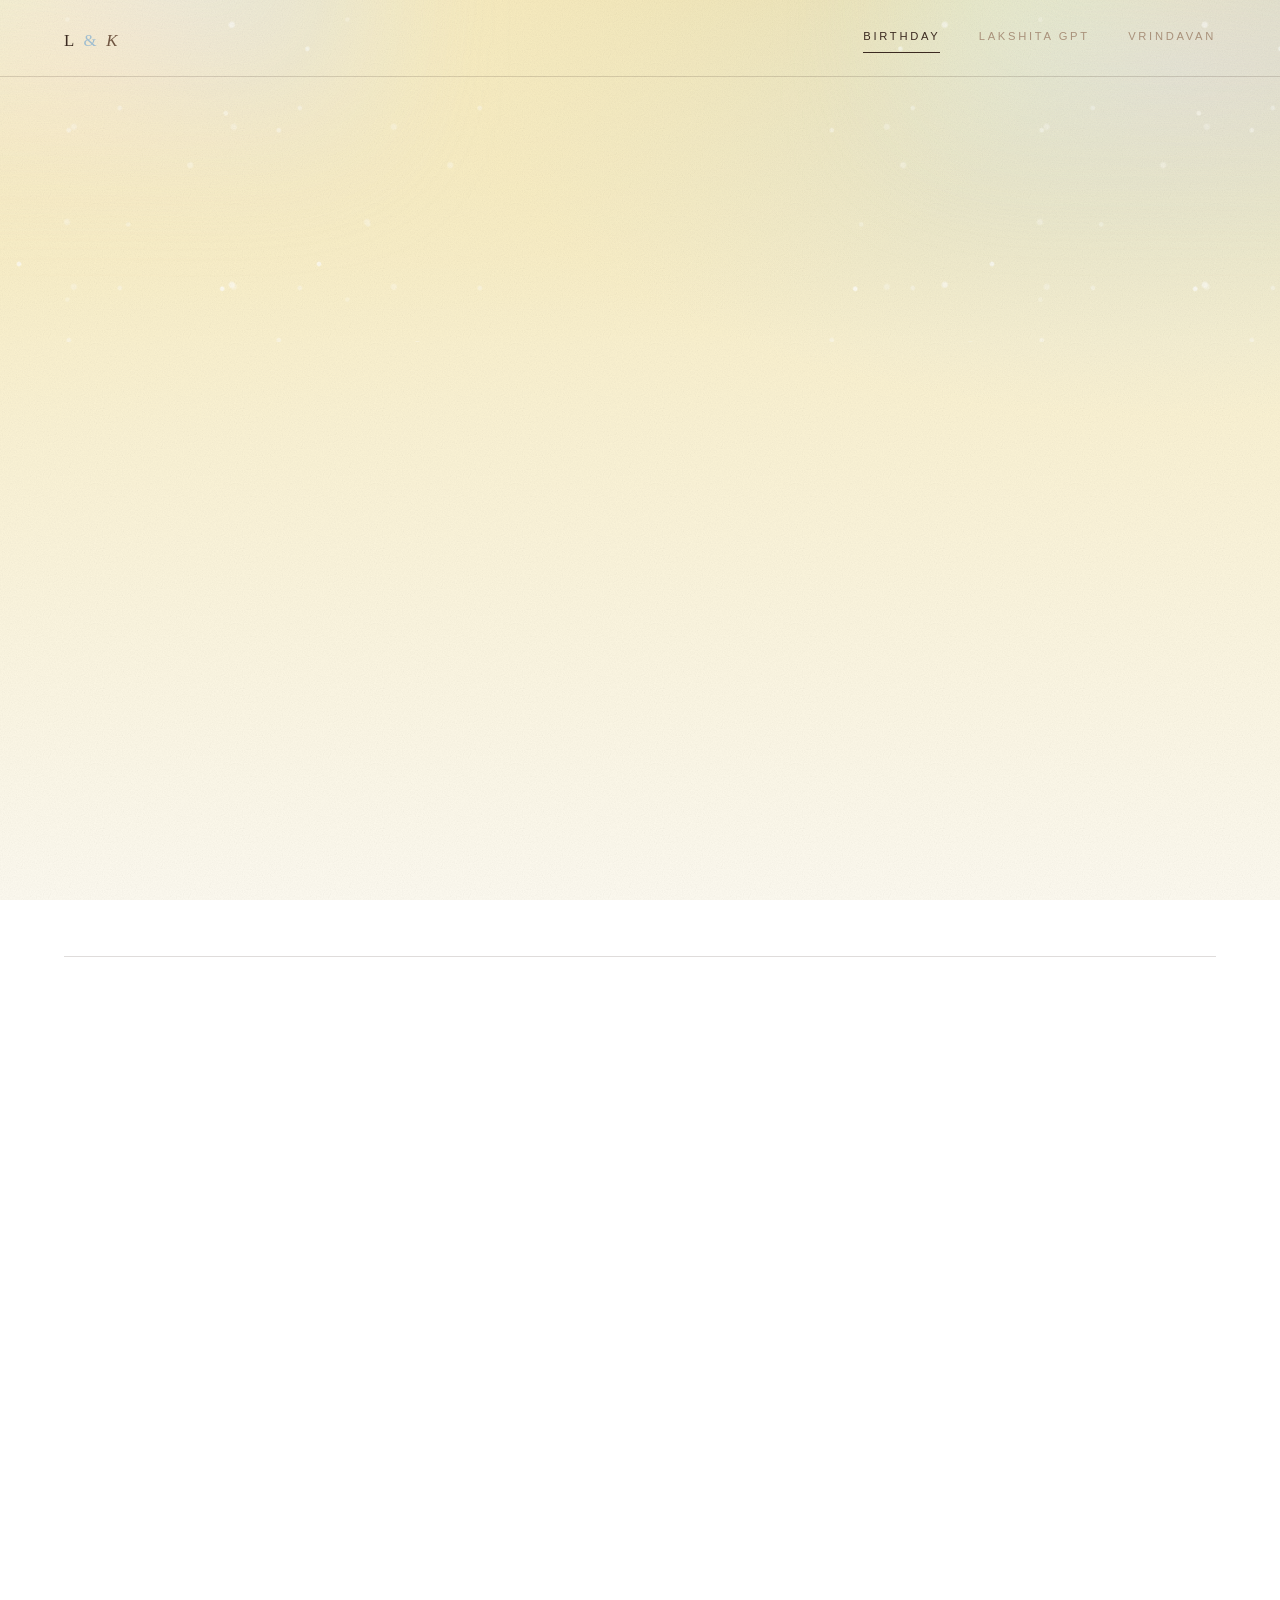
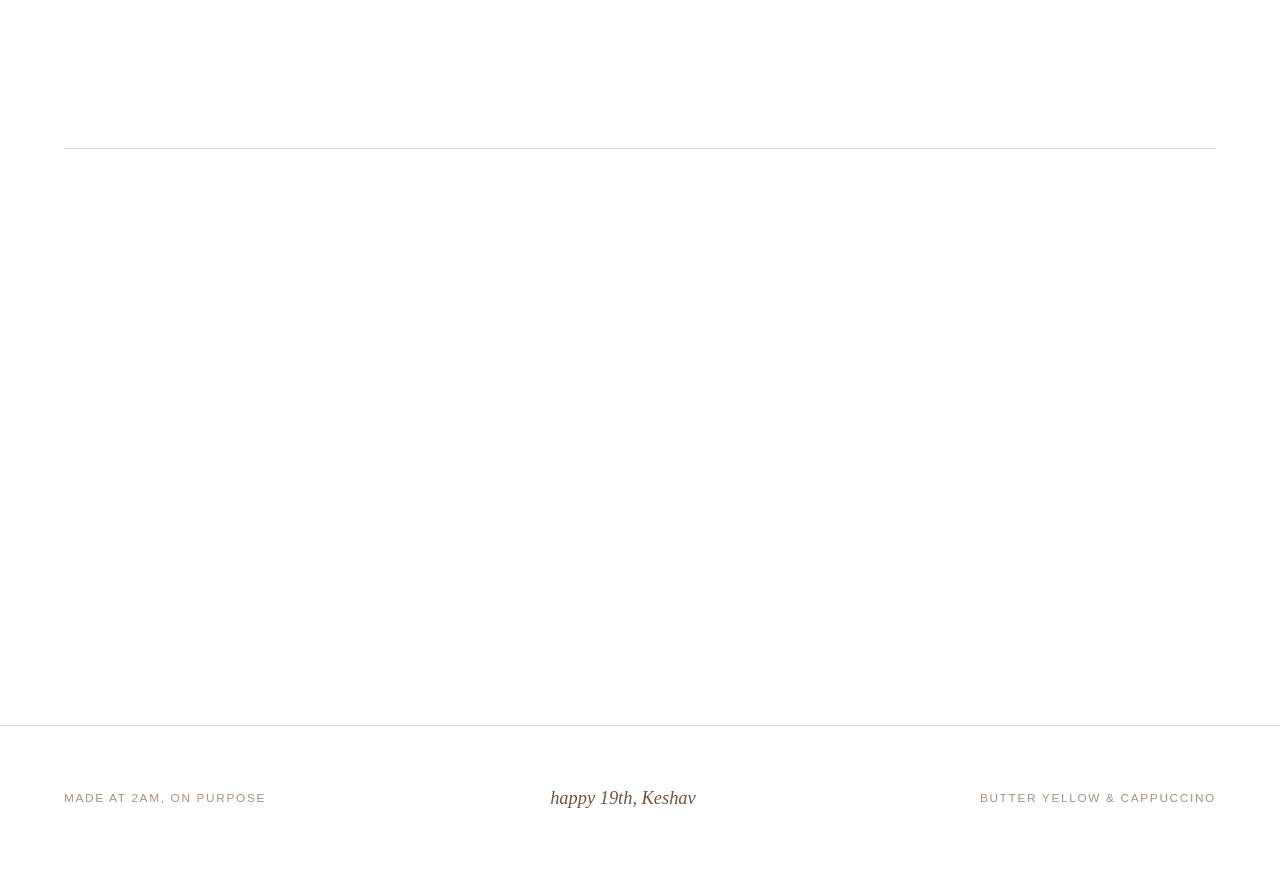
==== commit 53592fd0: "Update index.html" ====
--- a/index.html
+++ b/index.html
@@ -126,12 +126,12 @@
       <p class="eyebrow eyebrow--rule reveal">yellow elderflower</p>
     </div>
     <div class="reveal" data-d="1" style="overflow:hidden; margin-top:1.5rem">
-      <img src="elderflowers.jpg" alt="Pale yellow elderflowers on butter-yellow linen"
+      <img src="elderflowers.jpg" alt="Yellow elderflower"
            style="width:100%; max-height:52vh; object-fit:cover; filter:saturate(.9)">
     </div>
     <p class="small reveal" data-d="2"
        style="padding:1.4rem var(--gutter) 0; max-width:34rem; margin:0 auto; text-align:center; font-family:var(--italic); font-style:italic; font-size:1.05rem; color:var(--mocha); letter-spacing:0; text-transform:none;">
-      the flower that keeps turning up in every version of this
+      The yellow elderflower — a little reminder that keeps finding its way into our story.
     </p>
   </section>
 
